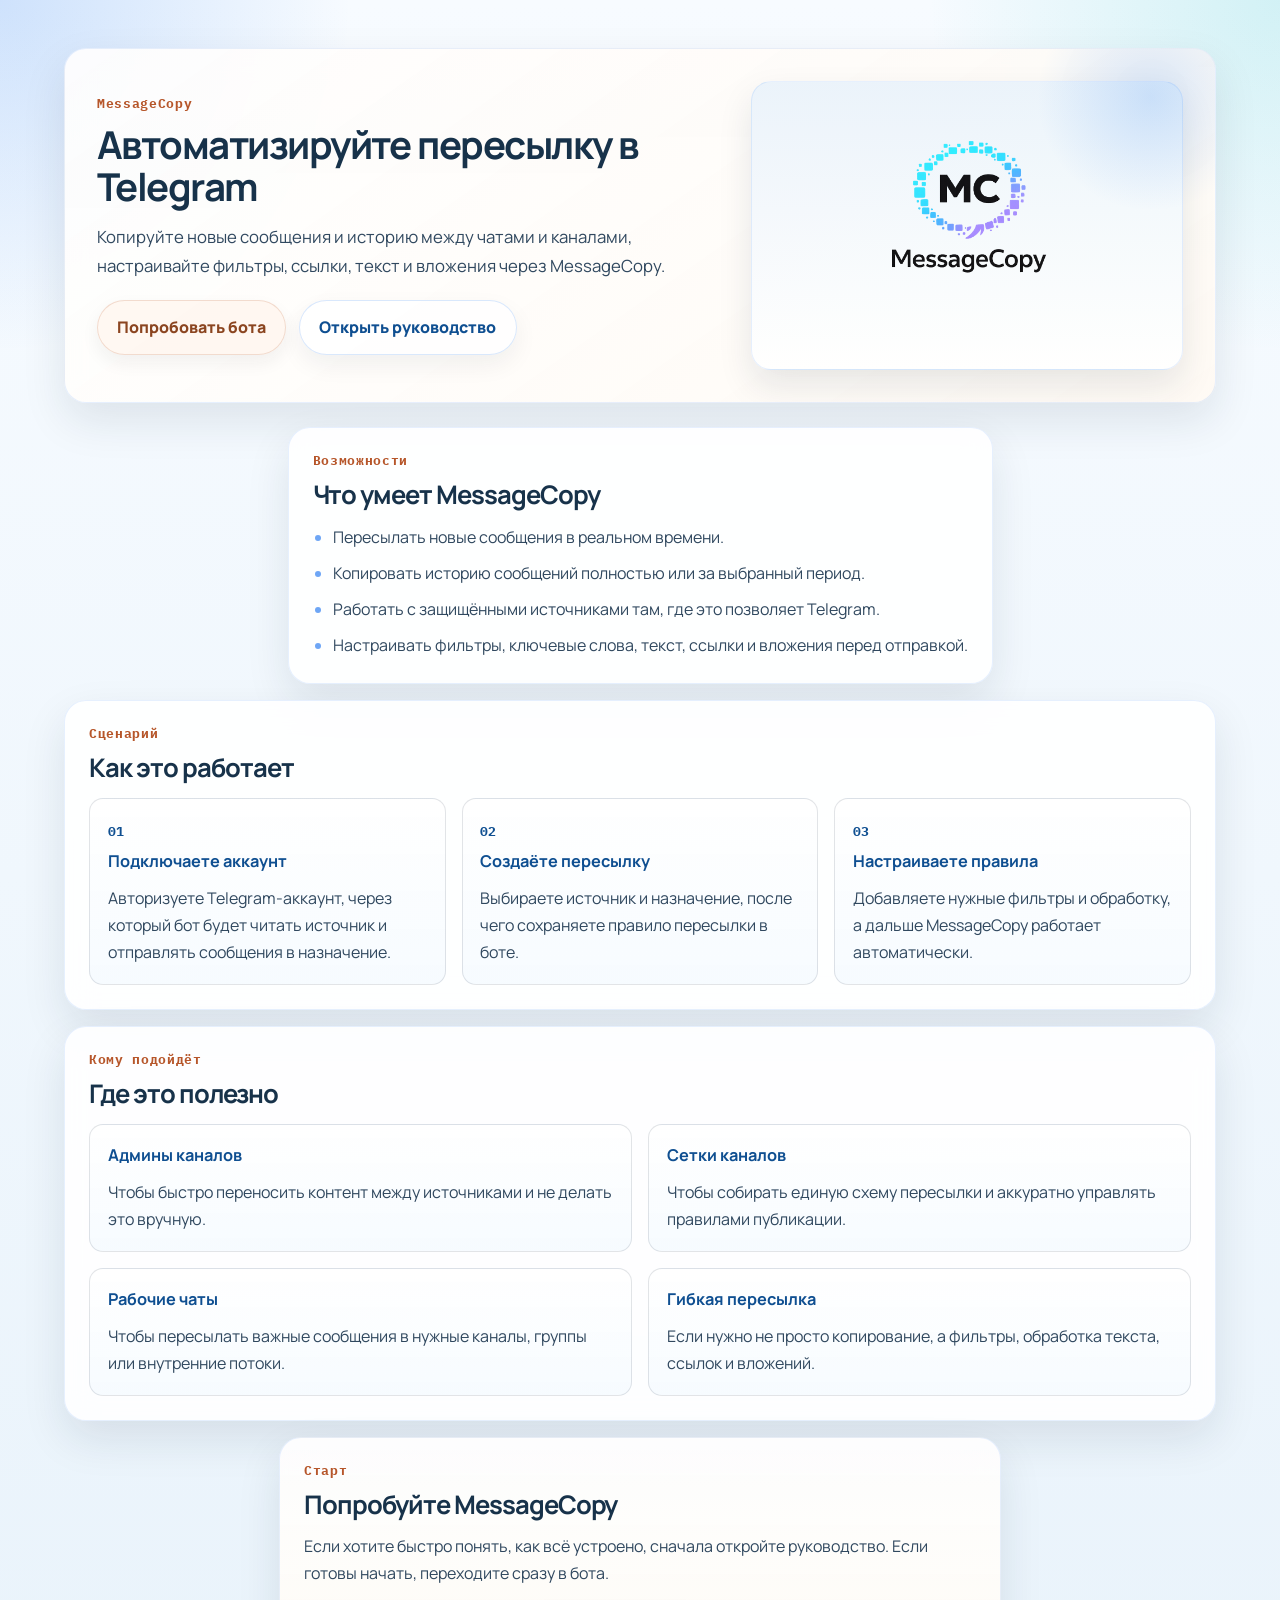
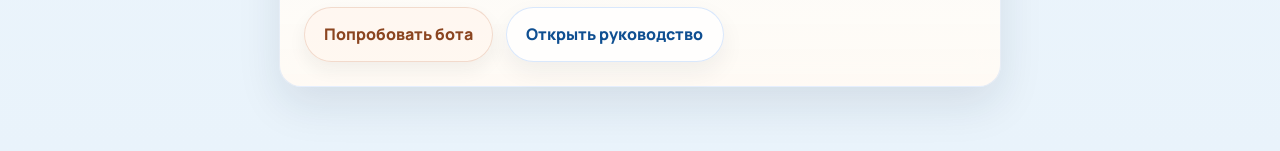
==== product.html @ 2d6dc735 "Add files via upload" ====
<!doctype html>
<html lang="ru">
<head>
  <meta charset="utf-8">
  <meta name="viewport" content="width=device-width, initial-scale=1">
  <title>MessageCopy</title>
  <meta name="description" content="MessageCopy помогает автоматизировать пересылку сообщений и истории между чатами и каналами Telegram с гибкими правилами обработки.">
  <link rel="preconnect" href="https://fonts.googleapis.com">
  <link rel="preconnect" href="https://fonts.gstatic.com" crossorigin>
  <link href="https://fonts.googleapis.com/css2?family=Manrope:wght@400;500;700;800&family=IBM+Plex+Mono:wght@400;500&display=swap" rel="stylesheet">
  <link rel="stylesheet" href="product.css">
</head>
<body>
  <header class="hero">
    <div class="hero__inner">
      <div class="hero__copy">
        <p class="hero__eyebrow">MessageCopy</p>
        <h1>Автоматизируйте пересылку в Telegram</h1>
        <p class="hero__lead">
          Копируйте новые сообщения и историю между чатами и каналами, настраивайте фильтры, ссылки, текст и вложения через MessageCopy.
        </p>
        <div class="hero__actions">
          <!-- TODO: replace placeholder href with the real bot deep-link -->
          <a class="button button--primary" href="https://t.me/messagecopy_bot" target="_blank" rel="noreferrer">Попробовать бота</a>
          <a class="button button--secondary" href="./index.html">Открыть руководство</a>
        </div>
      </div>
      <div class="hero__media" aria-hidden="true">
        <img class="hero__banner" src="images/raw/NewAvaMC.png" alt="">
      </div>
    </div>
  </header>

  <main class="page">
    <section class="panel">
      <div class="section-head">
        <p class="section-head__eyebrow">Возможности</p>
        <h2>Что умеет MessageCopy</h2>
      </div>
      <ul class="feature-list">
        <li>Пересылать новые сообщения в реальном времени.</li>
        <li>Копировать историю сообщений полностью или за выбранный период.</li>
        <li>Работать с защищёнными источниками там, где это позволяет Telegram.</li>
        <li>Настраивать фильтры, ключевые слова, текст, ссылки и вложения перед отправкой.</li>
      </ul>
    </section>

    <section class="panel">
      <div class="section-head">
        <p class="section-head__eyebrow">Сценарий</p>
        <h2>Как это работает</h2>
      </div>
      <div class="steps">
        <article class="step">
          <span class="step__num">01</span>
          <h3>Подключаете аккаунт</h3>
          <p>Авторизуете Telegram-аккаунт, через который бот будет читать источник и отправлять сообщения в назначение.</p>
        </article>
        <article class="step">
          <span class="step__num">02</span>
          <h3>Создаёте пересылку</h3>
          <p>Выбираете источник и назначение, после чего сохраняете правило пересылки в боте.</p>
        </article>
        <article class="step">
          <span class="step__num">03</span>
          <h3>Настраиваете правила</h3>
          <p>Добавляете нужные фильтры и обработку, а дальше MessageCopy работает автоматически.</p>
        </article>
      </div>
    </section>

    <section class="panel">
      <div class="section-head">
        <p class="section-head__eyebrow">Кому подойдёт</p>
        <h2>Где это полезно</h2>
      </div>
      <div class="audience">
        <article class="audience__item">
          <h3>Админы каналов</h3>
          <p>Чтобы быстро переносить контент между источниками и не делать это вручную.</p>
        </article>
        <article class="audience__item">
          <h3>Сетки каналов</h3>
          <p>Чтобы собирать единую схему пересылки и аккуратно управлять правилами публикации.</p>
        </article>
        <article class="audience__item">
          <h3>Рабочие чаты</h3>
          <p>Чтобы пересылать важные сообщения в нужные каналы, группы или внутренние потоки.</p>
        </article>
        <article class="audience__item">
          <h3>Гибкая пересылка</h3>
          <p>Если нужно не просто копирование, а фильтры, обработка текста, ссылок и вложений.</p>
        </article>
      </div>
    </section>

    <section class="panel panel--cta">
      <div class="cta">
        <div class="section-head">
          <p class="section-head__eyebrow">Старт</p>
          <h2>Попробуйте MessageCopy</h2>
        </div>
        <p class="cta__lead">
          Если хотите быстро понять, как всё устроено, сначала откройте руководство. Если готовы начать, переходите сразу в бота.
        </p>
        <div class="hero__actions">
          <!-- TODO: replace placeholder href with the real bot deep-link -->
          <a class="button button--primary" href="https://t.me/messagecopy_bot" target="_blank" rel="noreferrer">Попробовать бота</a>
          <a class="button button--secondary" href="./index.html">Открыть руководство</a>
        </div>
      </div>
    </section>
  </main>
</body>
</html>
---- product.css ----
:root {
  --bg: #e9f3fb;
  --bg-soft: #f6fbff;
  --paper: rgba(255, 255, 255, 0.9);
  --paper-strong: rgba(255, 255, 255, 0.96);
  --ink: #17324a;
  --text-soft: #30485f;
  --muted: #587088;
  --line: rgba(17, 38, 59, 0.12);
  --nav: #1570ef;
  --nav-deep: #0f4f91;
  --accent: #b6562a;
  --accent-deep: #8b4520;
  --shadow: 0 18px 44px rgba(17, 38, 59, 0.10);
  --radius-lg: 34px;
  --radius-md: 22px;
  --radius-sm: 14px;
}

*,
*::before,
*::after {
  box-sizing: border-box;
}

body {
  margin: 0;
  color: var(--ink);
  background:
    radial-gradient(circle at top left, rgba(21, 112, 239, 0.18), transparent 22rem),
    radial-gradient(circle at top right, rgba(18, 190, 194, 0.16), transparent 22rem),
    linear-gradient(180deg, #f7fbff 0%, var(--bg) 100%);
  font-family: "Manrope", system-ui, sans-serif;
  line-height: 1.7;
}

a {
  color: var(--accent-deep);
}

.hero {
  padding: 3rem 1.25rem 1.5rem;
}

.hero__inner,
.panel {
  max-width: 72rem;
  margin: 0 auto;
  background: var(--paper);
  border: 1px solid rgba(21, 112, 239, 0.10);
  border-radius: var(--radius-md);
  box-shadow: var(--shadow);
  backdrop-filter: blur(14px);
}

.hero__inner {
  padding: 2rem;
  display: grid;
  grid-template-columns: minmax(0, 1fr) minmax(18rem, 27rem);
  gap: 1.6rem;
  align-items: center;
  background:
    linear-gradient(145deg, rgba(255, 255, 255, 0.9), rgba(255, 250, 244, 0.96)),
    linear-gradient(180deg, rgba(182, 86, 42, 0.04), transparent);
  position: relative;
  overflow: hidden;
}

.hero__inner::after {
  content: "";
  position: absolute;
  inset: -4rem -3rem auto auto;
  width: 14rem;
  height: 14rem;
  background: radial-gradient(circle, rgba(21, 112, 239, 0.16), transparent 72%);
  pointer-events: none;
}

.hero__eyebrow,
.section-head__eyebrow {
  margin: 0 0 0.8rem;
  color: var(--accent);
  font: 700 0.84rem/1.2 "IBM Plex Mono", monospace;
  letter-spacing: 0.05em;
}

.hero h1,
.section-head h2 {
  margin: 0;
  line-height: 1.08;
  letter-spacing: -0.04em;
}

.hero h1 {
  font-size: clamp(1.7rem, 3vw, 2.6rem);
}

.section-head h2 {
  font-size: clamp(1.3rem, 2vw, 1.8rem);
}

.hero__lead,
.cta__lead,
.step p,
.audience__item p,
.feature-list li {
  color: var(--text-soft);
}

.hero__lead {
  margin: 1rem 0 0;
  max-width: 41rem;
  font-size: 1.05rem;
}

.hero__actions {
  display: flex;
  flex-wrap: wrap;
  gap: 0.8rem;
  margin-top: 1.25rem;
}

.button {
  display: inline-flex;
  align-items: center;
  justify-content: center;
  min-height: 2.95rem;
  padding: 0.8rem 1.2rem;
  border-radius: 999px;
  font-weight: 800;
  text-decoration: none;
  transition: transform 0.16s ease, box-shadow 0.16s ease, border-color 0.16s ease, background-color 0.16s ease, color 0.16s ease;
}

.button:hover {
  transform: translateY(-1px);
}

.button--primary {
  border: 1px solid rgba(182, 86, 42, 0.18);
  background: rgba(255, 247, 240, 0.82);
  color: var(--accent-deep);
  box-shadow: 0 8px 18px rgba(32, 34, 38, 0.06);
}

.button--primary:hover {
  color: var(--accent);
  background: rgba(255, 242, 232, 0.92);
  border-color: rgba(182, 86, 42, 0.24);
  box-shadow: 0 10px 22px rgba(32, 34, 38, 0.08);
}

.button--secondary {
  border: 1px solid rgba(21, 112, 239, 0.16);
  background: rgba(255, 255, 255, 0.8);
  color: var(--nav-deep);
  box-shadow: 0 10px 24px rgba(17, 38, 59, 0.06);
}

.button--secondary:hover {
  color: var(--nav);
  border-color: rgba(21, 112, 239, 0.28);
  background: var(--paper-strong);
}

.hero__media {
  min-width: 0;
}

.hero__banner {
  display: block;
  width: 100%;
  height: auto;
  border-radius: 1.25rem;
  border: 1px solid rgba(21, 112, 239, 0.10);
  box-shadow: 0 16px 34px rgba(17, 38, 59, 0.10);
  background: linear-gradient(180deg, rgba(233, 243, 251, 0.9), rgba(255, 255, 255, 0.9));
}

.page {
  display: grid;
  gap: 1rem;
  padding: 0 1.25rem 4rem;
}

.panel {
  padding: 1.5rem;
}

.feature-list {
  margin: 1rem 0 0;
  padding-left: 1.25rem;
}

.feature-list li + li {
  margin-top: 0.55rem;
}

.feature-list li::marker {
  color: rgba(21, 112, 239, 0.62);
}

.steps,
.audience {
  display: grid;
  gap: 1rem;
  margin-top: 1rem;
}

.steps {
  grid-template-columns: repeat(3, minmax(0, 1fr));
}

.step,
.audience__item {
  padding: 1.1rem;
  border-radius: var(--radius-sm);
  border: 1px solid var(--line);
  background: linear-gradient(180deg, rgba(255, 255, 255, 0.92), rgba(246, 251, 255, 0.94));
}

.step__num {
  display: inline-flex;
  margin-bottom: 0.65rem;
  color: var(--nav-deep);
  font: 700 0.84rem/1 "IBM Plex Mono", monospace;
}

.step h3,
.audience__item h3 {
  margin: 0;
  font-size: 1.02rem;
  color: var(--nav-deep);
}

.step p,
.audience__item p {
  margin: 0.55rem 0 0;
}

.audience {
  grid-template-columns: repeat(2, minmax(0, 1fr));
}

.panel--cta {
  background:
    linear-gradient(180deg, rgba(255, 255, 255, 0.92), rgba(255, 250, 244, 0.96)),
    linear-gradient(180deg, rgba(182, 86, 42, 0.04), transparent);
}

.cta__lead {
  margin: 0.9rem 0 0;
  max-width: 42rem;
}

@media (max-width: 900px) {
  .hero__inner,
  .steps,
  .audience {
    grid-template-columns: 1fr;
  }
}

@media (max-width: 640px) {
  .hero {
    padding-top: 1.2rem;
  }

  .hero__inner,
  .panel {
    padding: 1.2rem;
  }

  .hero__actions {
    flex-direction: column;
  }

  .button {
    width: 100%;
  }
}
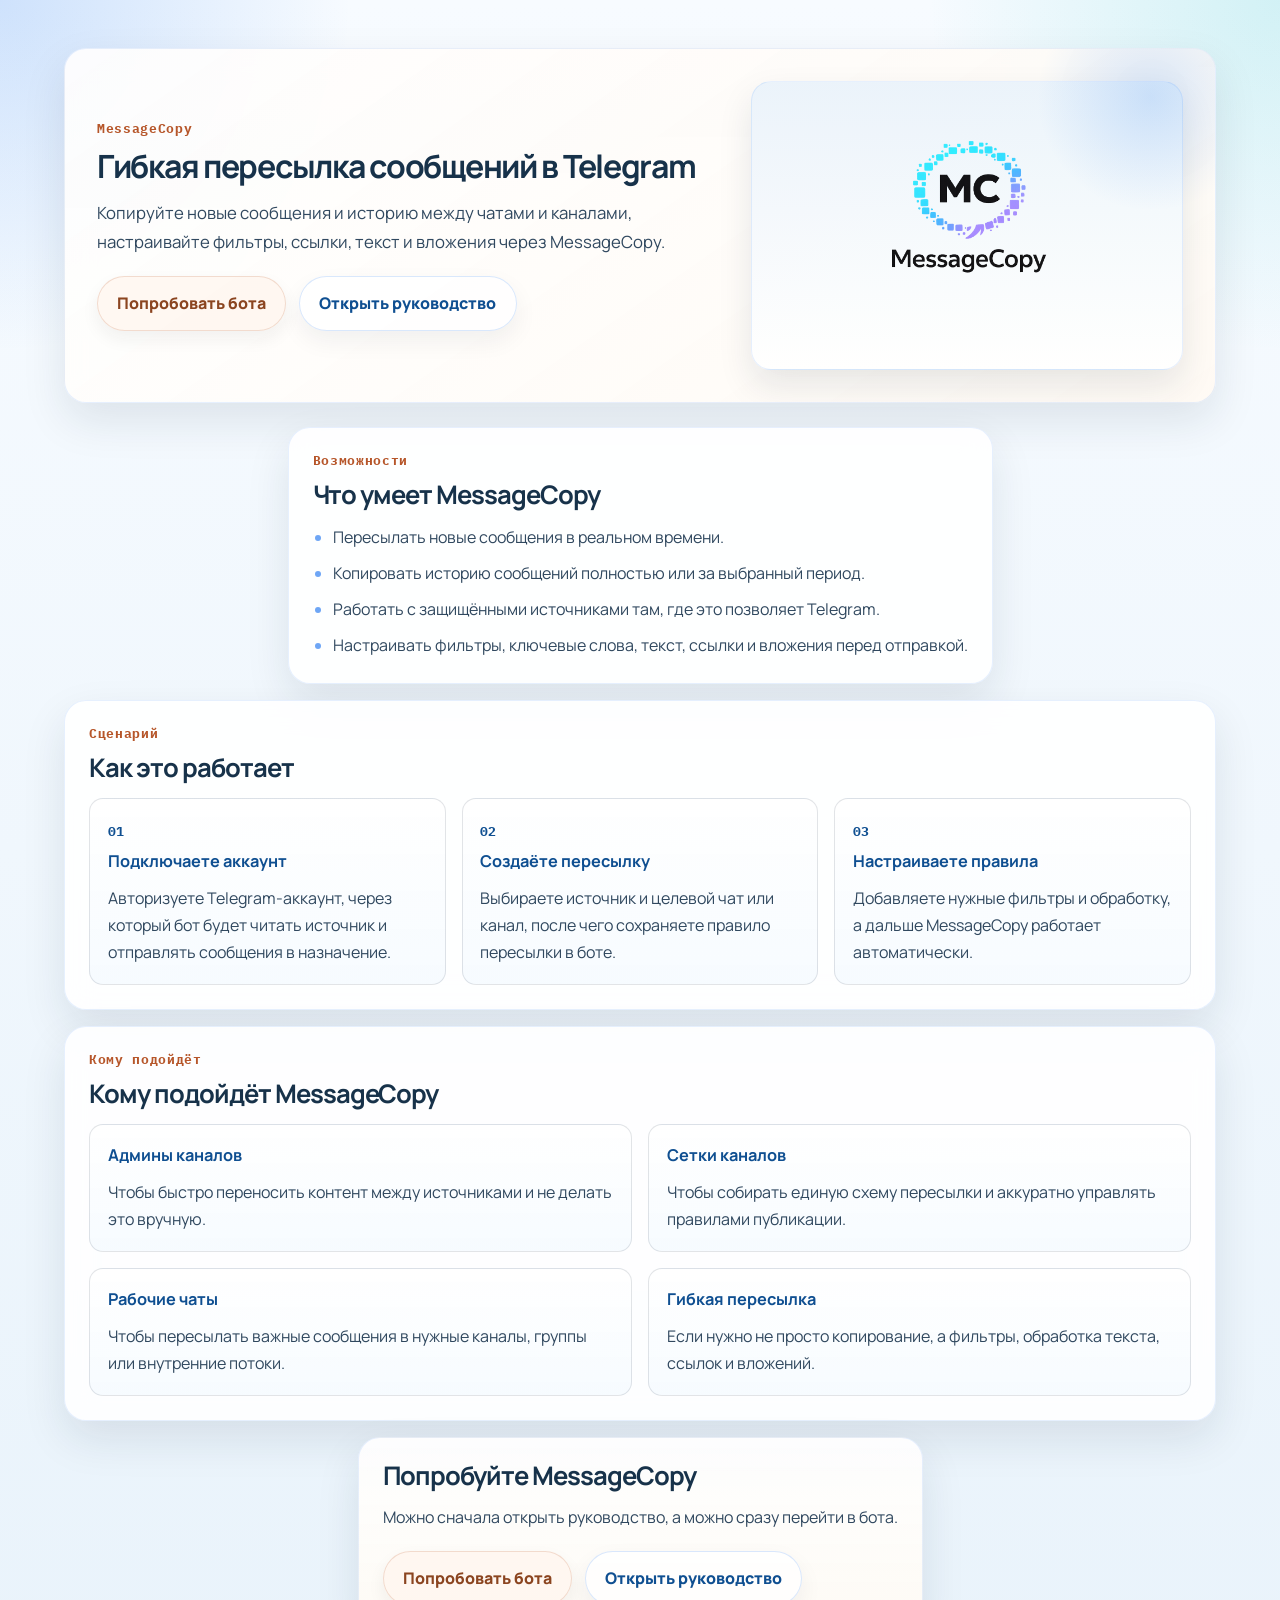
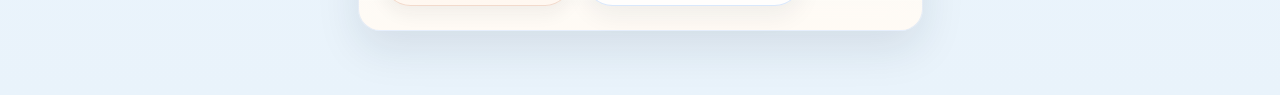
==== commit 9a651e15: "Add files via upload" ====
--- a/product.html
+++ b/product.html
@@ -15,7 +15,7 @@
     <div class="hero__inner">
       <div class="hero__copy">
         <p class="hero__eyebrow">MessageCopy</p>
-        <h1>Автоматизируйте пересылку в Telegram</h1>
+        <h1>Гибкая пересылка сообщений в Telegram</h1>
         <p class="hero__lead">
           Копируйте новые сообщения и историю между чатами и каналами, настраивайте фильтры, ссылки, текст и вложения через MessageCopy.
         </p>
@@ -59,7 +59,7 @@
         <article class="step">
           <span class="step__num">02</span>
           <h3>Создаёте пересылку</h3>
-          <p>Выбираете источник и назначение, после чего сохраняете правило пересылки в боте.</p>
+          <p>Выбираете источник и целевой чат или канал, после чего сохраняете правило пересылки в боте.</p>
         </article>
         <article class="step">
           <span class="step__num">03</span>
@@ -72,7 +72,7 @@
     <section class="panel">
       <div class="section-head">
         <p class="section-head__eyebrow">Кому подойдёт</p>
-        <h2>Где это полезно</h2>
+        <h2>Кому подойдёт MessageCopy</h2>
       </div>
       <div class="audience">
         <article class="audience__item">
@@ -97,11 +97,10 @@
     <section class="panel panel--cta">
       <div class="cta">
         <div class="section-head">
-          <p class="section-head__eyebrow">Старт</p>
           <h2>Попробуйте MessageCopy</h2>
         </div>
         <p class="cta__lead">
-          Если хотите быстро понять, как всё устроено, сначала откройте руководство. Если готовы начать, переходите сразу в бота.
+          Можно сначала открыть руководство, а можно сразу перейти в бота.
         </p>
         <div class="hero__actions">
           <!-- TODO: replace placeholder href with the real bot deep-link -->
--- a/product.css
+++ b/product.css
@@ -92,7 +92,7 @@
 }
 
 .hero h1 {
-  font-size: clamp(1.7rem, 3vw, 2.6rem);
+  font-size: clamp(1.5rem, 2.5vw, 2.15rem);
 }
 
 .section-head h2 {
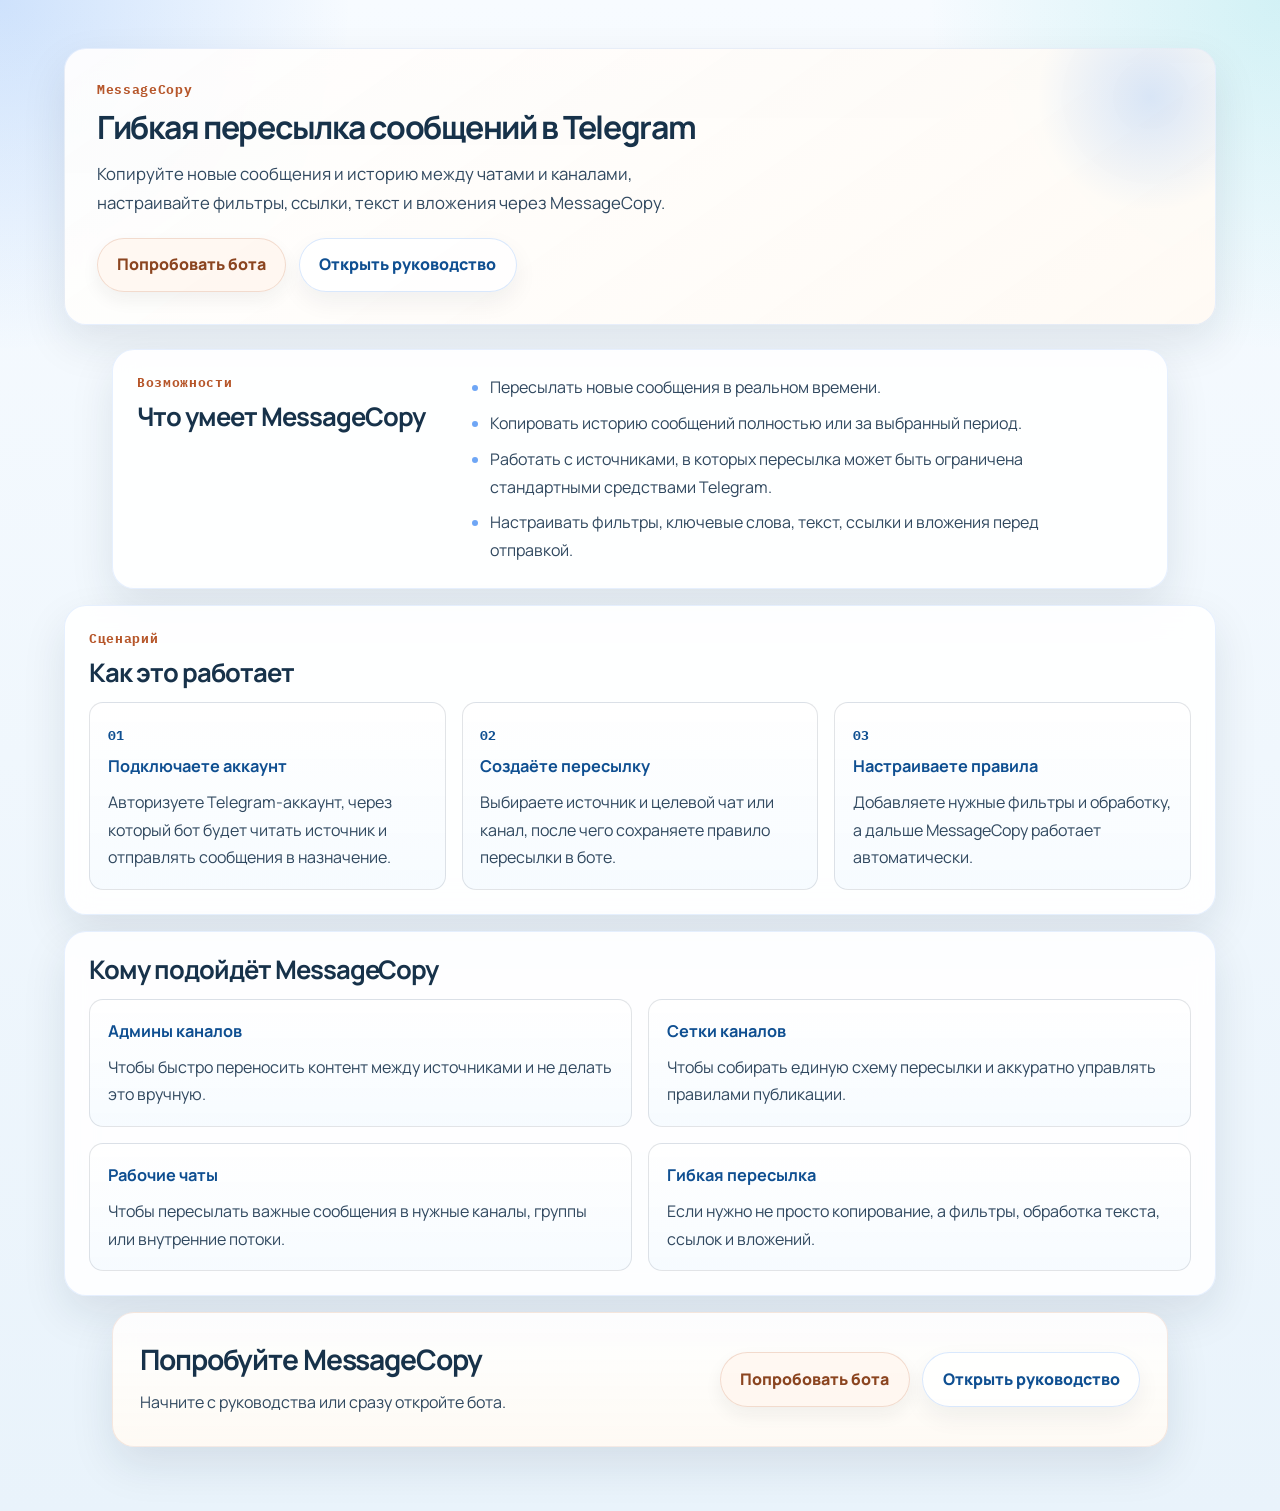
==== commit 4001a429: "Add files via upload" ====
--- a/product.html
+++ b/product.html
@@ -26,13 +26,13 @@
         </div>
       </div>
       <div class="hero__media" aria-hidden="true">
-        <img class="hero__banner" src="images/raw/NewAvaMC.png" alt="">
+        <img class="hero__banner" src="images/raw/Logo.png" alt="">
       </div>
     </div>
   </header>
 
   <main class="page">
-    <section class="panel">
+    <section class="panel panel--features">
       <div class="section-head">
         <p class="section-head__eyebrow">Возможности</p>
         <h2>Что умеет MessageCopy</h2>
@@ -40,7 +40,7 @@
       <ul class="feature-list">
         <li>Пересылать новые сообщения в реальном времени.</li>
         <li>Копировать историю сообщений полностью или за выбранный период.</li>
-        <li>Работать с защищёнными источниками там, где это позволяет Telegram.</li>
+        <li>Работать с источниками, в которых пересылка может быть ограничена стандартными средствами Telegram.</li>
         <li>Настраивать фильтры, ключевые слова, текст, ссылки и вложения перед отправкой.</li>
       </ul>
     </section>
@@ -71,7 +71,6 @@
 
     <section class="panel">
       <div class="section-head">
-        <p class="section-head__eyebrow">Кому подойдёт</p>
         <h2>Кому подойдёт MessageCopy</h2>
       </div>
       <div class="audience">
@@ -96,13 +95,15 @@
 
     <section class="panel panel--cta">
       <div class="cta">
-        <div class="section-head">
-          <h2>Попробуйте MessageCopy</h2>
+        <div class="cta__copy">
+          <div class="section-head">
+            <h2>Попробуйте MessageCopy</h2>
+          </div>
+          <p class="cta__lead">
+            Начните с руководства или сразу откройте бота.
+          </p>
         </div>
-        <p class="cta__lead">
-          Можно сначала открыть руководство, а можно сразу перейти в бота.
-        </p>
-        <div class="hero__actions">
+        <div class="cta__actions">
           <!-- TODO: replace placeholder href with the real bot deep-link -->
           <a class="button button--primary" href="https://t.me/messagecopy_bot" target="_blank" rel="noreferrer">Попробовать бота</a>
           <a class="button button--secondary" href="./index.html">Открыть руководство</a>
--- a/product.css
+++ b/product.css
@@ -165,16 +165,20 @@
 
 .hero__media {
   min-width: 0;
+  display: flex;
+  align-items: center;
+  justify-content: center;
+  padding: 0.2rem 0;
 }
 
 .hero__banner {
   display: block;
-  width: 100%;
+  width: min(100%, 24rem);
   height: auto;
-  border-radius: 1.25rem;
-  border: 1px solid rgba(21, 112, 239, 0.10);
-  box-shadow: 0 16px 34px rgba(17, 38, 59, 0.10);
-  background: linear-gradient(180deg, rgba(233, 243, 251, 0.9), rgba(255, 255, 255, 0.9));
+  aspect-ratio: auto;
+  object-fit: contain;
+  object-position: center;
+  filter: drop-shadow(0 16px 30px rgba(17, 38, 59, 0.08));
 }
 
 .page {
@@ -187,9 +191,22 @@
   padding: 1.5rem;
 }
 
+.panel--features,
+.panel--cta {
+  width: min(100%, 66rem);
+}
+
+.panel--features {
+  display: grid;
+  grid-template-columns: minmax(0, 19rem) minmax(0, 1fr);
+  gap: 1.8rem;
+  align-items: start;
+}
+
 .feature-list {
-  margin: 1rem 0 0;
+  margin: 0;
   padding-left: 1.25rem;
+  max-width: 40rem;
 }
 
 .feature-list li + li {
@@ -243,18 +260,40 @@
 }
 
 .panel--cta {
+  padding: 1.9rem 1.7rem;
   background:
     linear-gradient(180deg, rgba(255, 255, 255, 0.92), rgba(255, 250, 244, 0.96)),
     linear-gradient(180deg, rgba(182, 86, 42, 0.04), transparent);
+  border-color: rgba(182, 86, 42, 0.12);
+}
+
+.cta {
+  display: grid;
+  grid-template-columns: minmax(0, 1fr) max-content;
+  gap: 1.4rem 1.8rem;
+  align-items: center;
+}
+
+.panel--cta .section-head h2 {
+  font-size: clamp(1.45rem, 2.2vw, 2rem);
 }
 
 .cta__lead {
   margin: 0.9rem 0 0;
-  max-width: 42rem;
+  max-width: 40rem;
+}
+
+.cta__actions {
+  display: flex;
+  flex-wrap: nowrap;
+  gap: 0.8rem;
+  justify-self: end;
 }
 
 @media (max-width: 900px) {
   .hero__inner,
+  .panel--features,
+  .cta,
   .steps,
   .audience {
     grid-template-columns: 1fr;
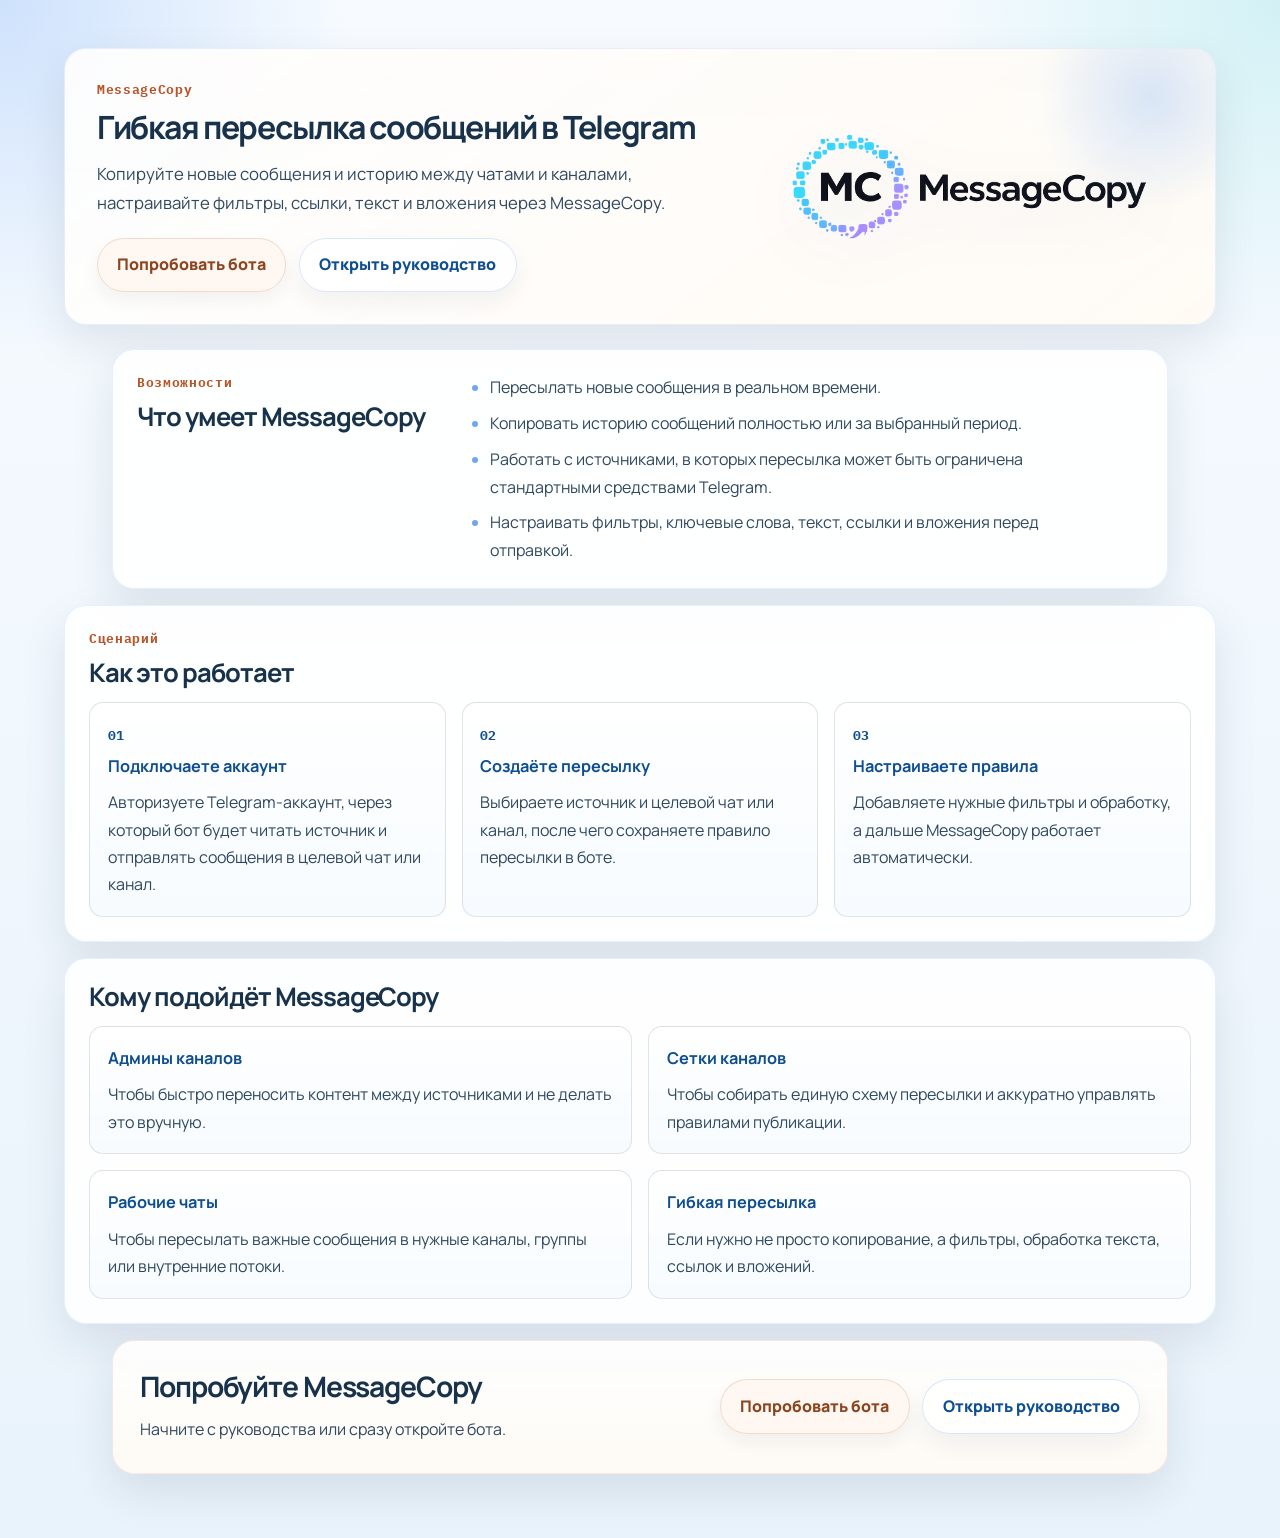
==== commit ed1b43cb: "Add files via upload" ====
--- a/product.html
+++ b/product.html
@@ -54,7 +54,7 @@
         <article class="step">
           <span class="step__num">01</span>
           <h3>Подключаете аккаунт</h3>
-          <p>Авторизуете Telegram-аккаунт, через который бот будет читать источник и отправлять сообщения в назначение.</p>
+          <p>Авторизуете Telegram-аккаунт, через который бот будет читать источник и отправлять сообщения в целевой чат или канал.</p>
         </article>
         <article class="step">
           <span class="step__num">02</span>
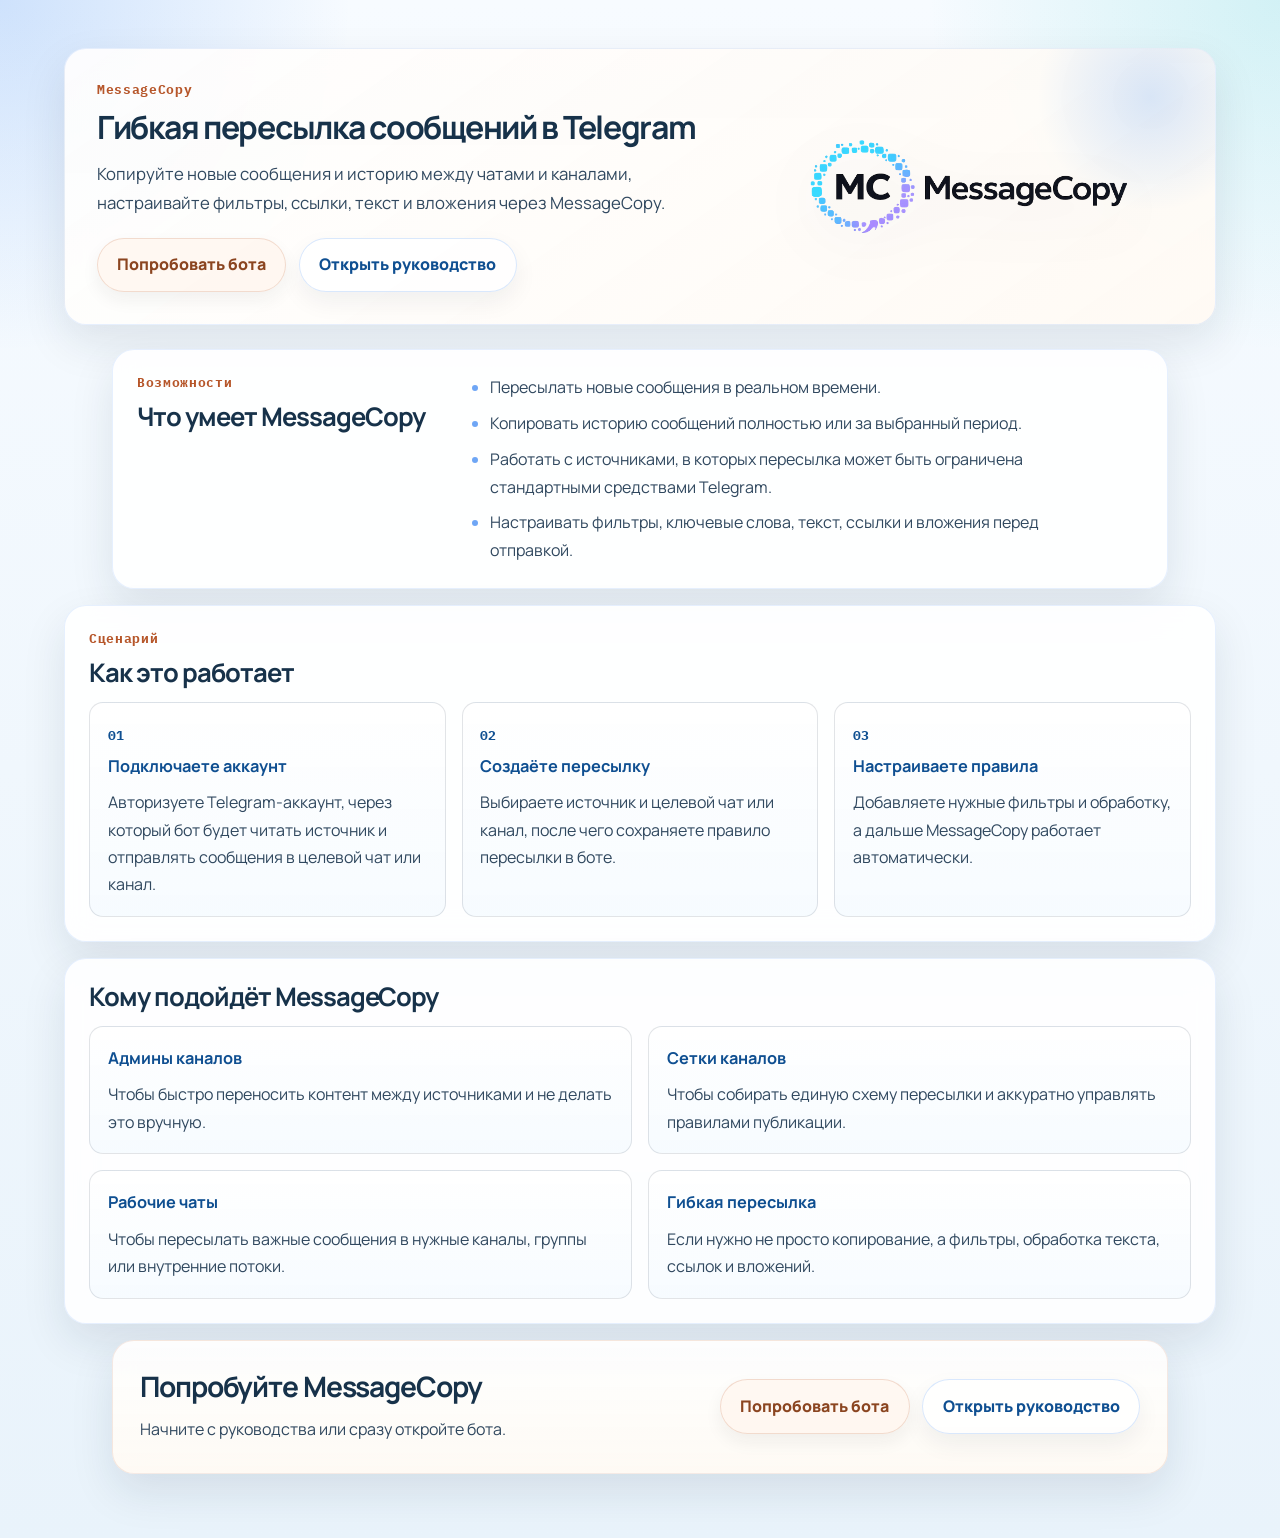
==== commit a34e30c1: "Add files via upload" ====
--- a/product.html
+++ b/product.html
@@ -108,6 +108,9 @@
           <a class="button button--primary" href="https://t.me/messagecopy_bot" target="_blank" rel="noreferrer">Попробовать бота</a>
           <a class="button button--secondary" href="./index.html">Открыть руководство</a>
         </div>
+        <div class="cta__media" aria-hidden="true">
+          <img class="cta__logo" src="images/raw/Logo.png" alt="">
+        </div>
       </div>
     </section>
   </main>
--- a/product.css
+++ b/product.css
@@ -173,7 +173,7 @@
 
 .hero__banner {
   display: block;
-  width: min(100%, 24rem);
+  width: min(100%, 21.5rem);
   height: auto;
   aspect-ratio: auto;
   object-fit: contain;
@@ -288,6 +288,10 @@
   flex-wrap: nowrap;
   gap: 0.8rem;
   justify-self: end;
+}
+
+.cta__media {
+  display: none;
 }
 
 @media (max-width: 900px) {
@@ -310,10 +314,36 @@
     padding: 1.2rem;
   }
 
+  .hero__copy {
+    order: 1;
+  }
+
+  .hero__media {
+    display: none;
+  }
+
   .hero__actions {
     flex-direction: column;
   }
 
+  .cta__actions {
+    flex-direction: column;
+    justify-self: stretch;
+  }
+
+  .cta__media {
+    display: flex;
+    justify-content: center;
+    margin-top: 0.4rem;
+  }
+
+  .cta__logo {
+    display: block;
+    width: min(100%, 14.5rem);
+    height: auto;
+    filter: drop-shadow(0 12px 22px rgba(17, 38, 59, 0.08));
+  }
+
   .button {
     width: 100%;
   }
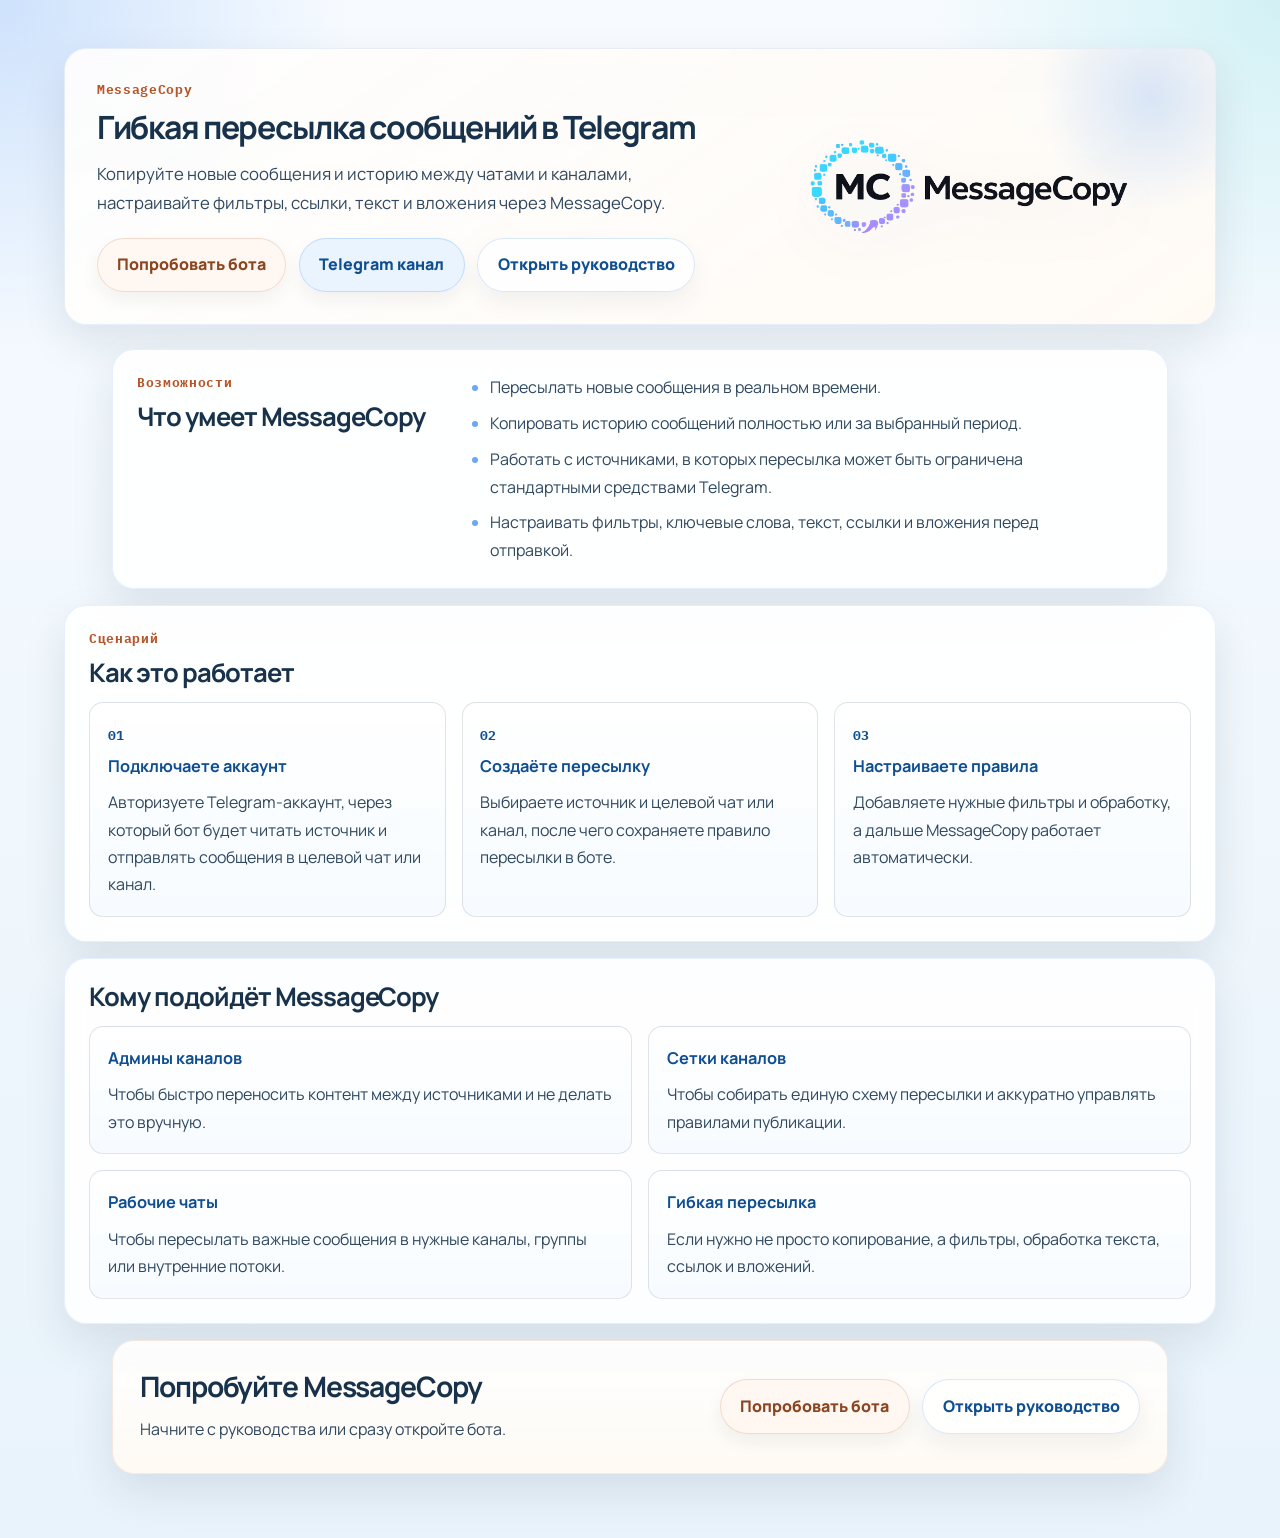
==== commit f20ff37c: "Add files via upload" ====
--- a/product.html
+++ b/product.html
@@ -5,6 +5,8 @@
   <meta name="viewport" content="width=device-width, initial-scale=1">
   <title>MessageCopy</title>
   <meta name="description" content="MessageCopy помогает автоматизировать пересылку сообщений и истории между чатами и каналами Telegram с гибкими правилами обработки.">
+  <link rel="icon" type="image/png" sizes="32x32" href="./images/favicon.png">
+  <link rel="apple-touch-icon" sizes="180x180" href="./images/apple-touch-icon.png">
   <link rel="preconnect" href="https://fonts.googleapis.com">
   <link rel="preconnect" href="https://fonts.gstatic.com" crossorigin>
   <link href="https://fonts.googleapis.com/css2?family=Manrope:wght@400;500;700;800&family=IBM+Plex+Mono:wght@400;500&display=swap" rel="stylesheet">
@@ -22,6 +24,7 @@
         <div class="hero__actions">
           <!-- TODO: replace placeholder href with the real bot deep-link -->
           <a class="button button--primary" href="https://t.me/messagecopy_bot" target="_blank" rel="noreferrer">Попробовать бота</a>
+          <a class="button button--channel" href="https://t.me/MessageCopy_News" target="_blank" rel="noreferrer">Telegram канал</a>
           <a class="button button--secondary" href="./index.html">Открыть руководство</a>
         </div>
       </div>
--- a/product.css
+++ b/product.css
@@ -23,6 +23,11 @@
   box-sizing: border-box;
 }
 
+html {
+  -webkit-text-size-adjust: 100%;
+  text-size-adjust: 100%;
+}
+
 body {
   margin: 0;
   color: var(--ink);
@@ -163,6 +168,20 @@
   background: var(--paper-strong);
 }
 
+.button--channel {
+  border: 1px solid rgba(21, 112, 239, 0.18);
+  background: rgba(232, 243, 255, 0.92);
+  color: var(--nav-deep);
+  box-shadow: 0 8px 18px rgba(17, 38, 59, 0.06);
+}
+
+.button--channel:hover {
+  color: var(--nav);
+  border-color: rgba(21, 112, 239, 0.28);
+  background: rgba(243, 248, 255, 0.96);
+  box-shadow: 0 10px 22px rgba(17, 38, 59, 0.08);
+}
+
 .hero__media {
   min-width: 0;
   display: flex;
@@ -324,11 +343,13 @@
 
   .hero__actions {
     flex-direction: column;
+    align-items: stretch;
   }
 
   .cta__actions {
     flex-direction: column;
     justify-self: stretch;
+    width: 100%;
   }
 
   .cta__media {
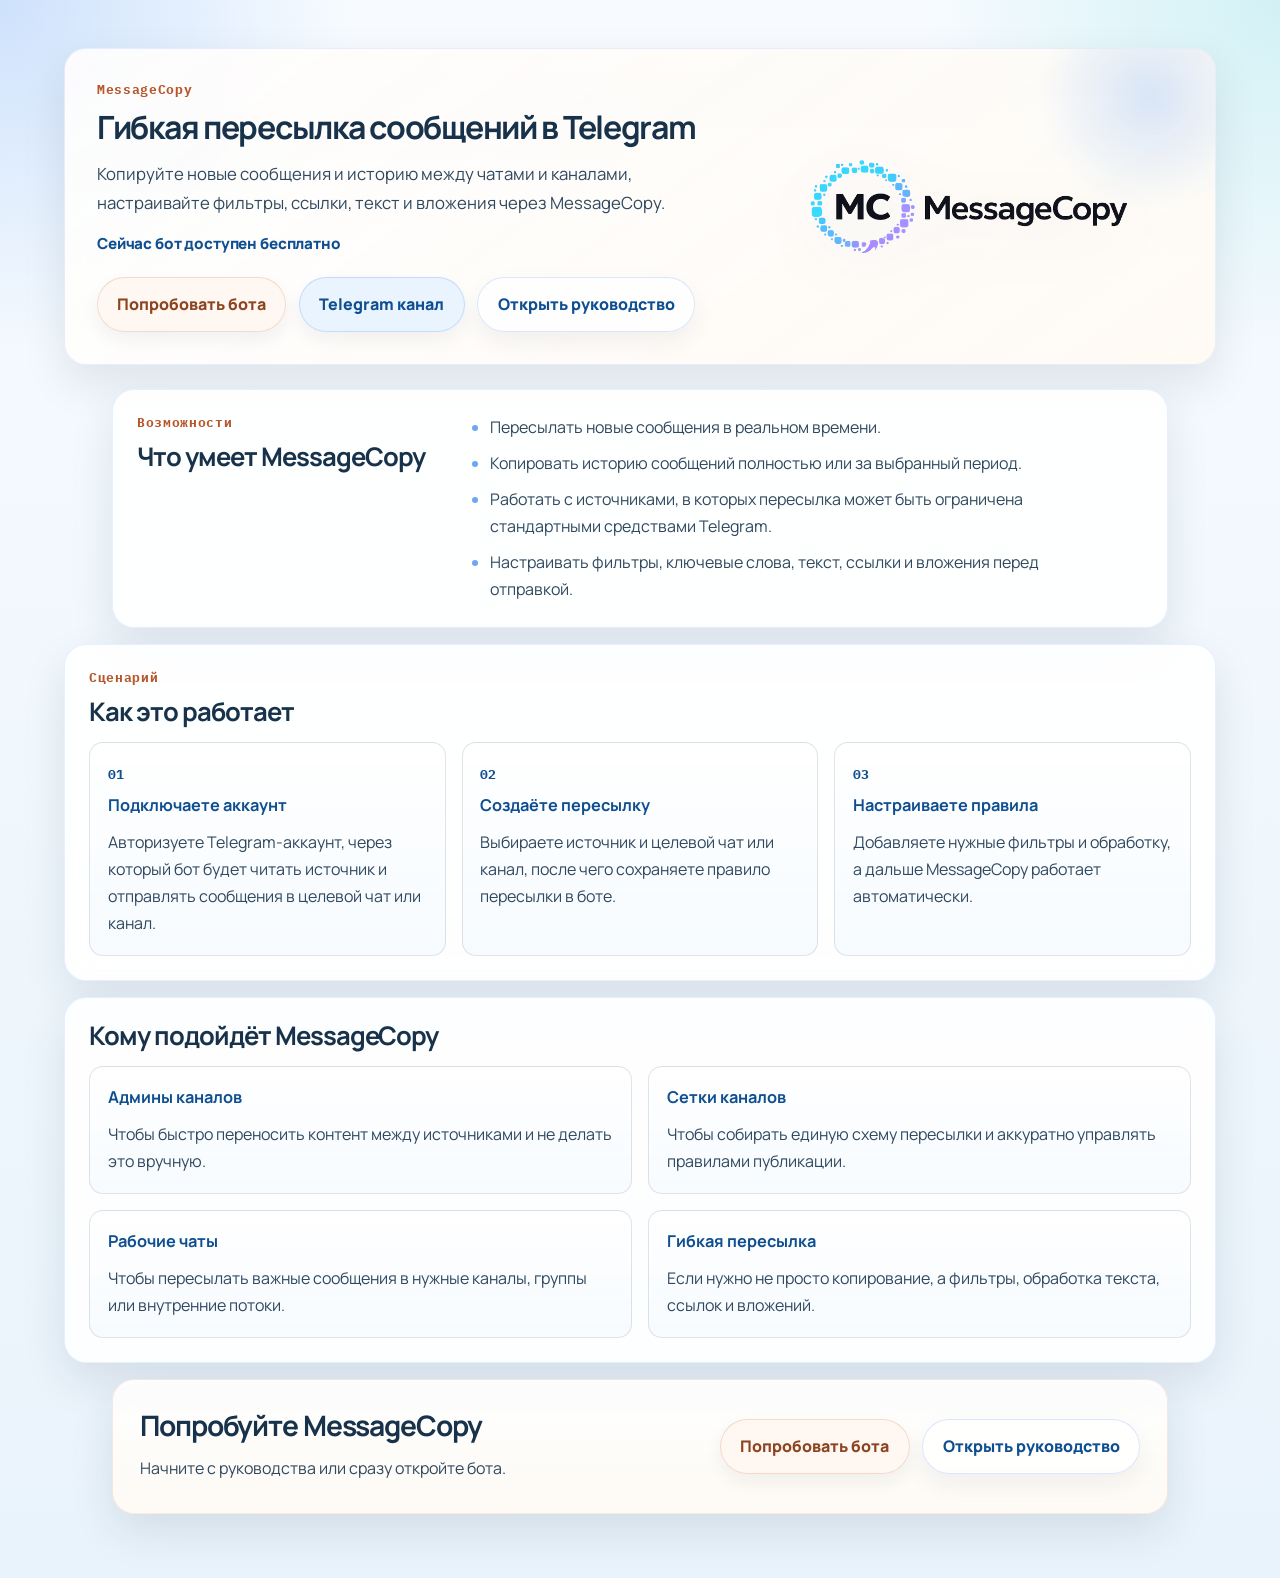
==== commit 7316dfa7: "Add files via upload" ====
--- a/product.html
+++ b/product.html
@@ -21,6 +21,7 @@
         <p class="hero__lead">
           Копируйте новые сообщения и историю между чатами и каналами, настраивайте фильтры, ссылки, текст и вложения через MessageCopy.
         </p>
+        <p class="hero__status">Сейчас бот доступен бесплатно</p>
         <div class="hero__actions">
           <!-- TODO: replace placeholder href with the real bot deep-link -->
           <a class="button button--primary" href="https://t.me/messagecopy_bot" target="_blank" rel="noreferrer">Попробовать бота</a>
--- a/product.css
+++ b/product.css
@@ -118,6 +118,15 @@
   font-size: 1.05rem;
 }
 
+.hero__status {
+  display: inline-block;
+  margin: 0.95rem 0 0;
+  padding: 0;
+  color: var(--nav-deep);
+  font: 800 0.95rem/1.45 "Manrope", system-ui, sans-serif;
+  letter-spacing: -0.01em;
+}
+
 .hero__actions {
   display: flex;
   flex-wrap: wrap;
@@ -346,6 +355,11 @@
     align-items: stretch;
   }
 
+  .hero__status {
+    width: 100%;
+    text-align: center;
+  }
+
   .cta__actions {
     flex-direction: column;
     justify-self: stretch;
